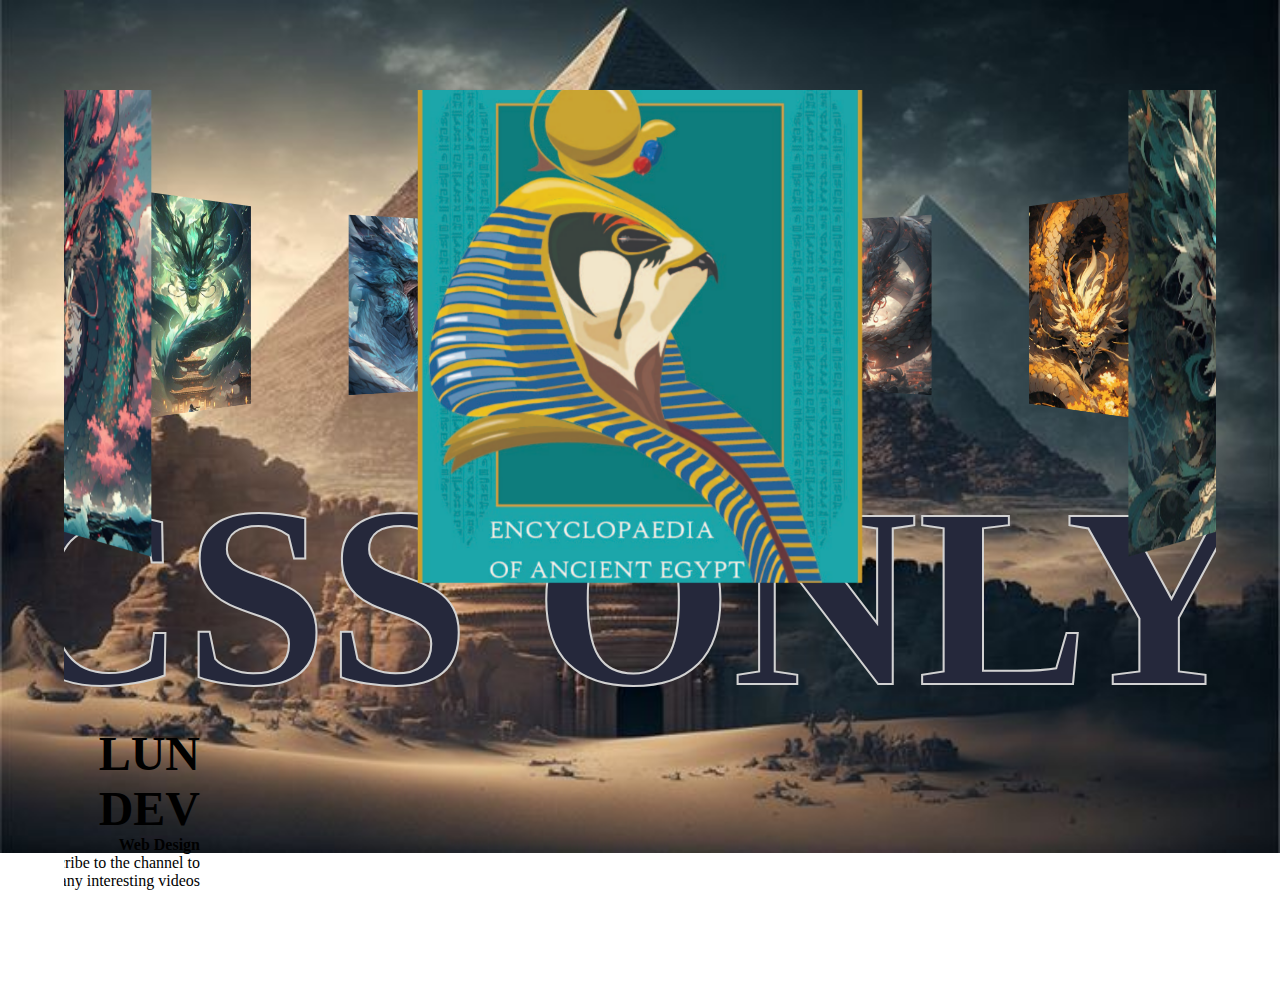
==== index.html @ d7bdcbd4 "The 3d slider works" ====
<!DOCTYPE html>
<html lang="en">
  <head>
    <meta charset="UTF-8" />
    <meta name="viewport" content="width=device-width, initial-scale=1.0" />
    <title>Document</title>
    <style>
      * {
        margin: 0;
        padding: 0;
        box-sizing: border-box;
      }
      body {
        position: absolute;
        width: min(1400px, 90vw);
        top: 10%;
        left: 50%;
        height: 90%;
        transform: translateX(-50%);
        content: "";
        background-image: url(images/background.jpg);
        background-size: 100%;
        background-repeat: no-repeat;
        background-position: top center;
        pointer-events: none;
      }
    </style>
    <link rel="stylesheet" href="main.css" />
  </head>
  <body>
    <div class="banner">
      <div class="slider" style="--quantity: 10">
        <div class="item" style="--position: 1">
          <img src="volume1/volume1-cover.jpg" alt="" />
        </div>
        <div class="item" style="--position: 2">
          <img src="images/dragon_2.jpg" alt="" />
        </div>
        <div class="item" style="--position: 3">
          <img src="images/dragon_3.jpg" alt="" />
        </div>
        <div class="item" style="--position: 4">
          <img src="images/dragon_4.jpg" alt="" />
        </div>
        <div class="item" style="--position: 5">
          <img src="images/dragon_5.jpg" alt="" />
        </div>
        <div class="item" style="--position: 6">
          <img src="images/dragon_6.jpg" alt="" />
        </div>
        <div class="item" style="--position: 7">
          <img src="images/dragon_7.jpg" alt="" />
        </div>
        <div class="item" style="--position: 8">
          <img src="images/dragon_8.jpg" alt="" />
        </div>
        <div class="item" style="--position: 9">
          <img src="images/dragon_9.jpg" alt="" />
        </div>
        <div class="item" style="--position: 10">
          <img src="images/dragon_10.jpg" alt="" />
        </div>
      </div>
      <div class="content">
        <h1 data-content="CSS ONLY">CSS ONLY</h1>
        <div class="author">
          <h2>LUN DEV</h2>
          <p><b>Web Design</b></p>
          <p>Subscribe to the channel to watch many interesting videos</p>
        </div>
        <div class="model"></div>
      </div>
    </div>
  </body>
</html>
---- main.css ----
@import url("https://fonts.cdnfonts.com/css/ica-rubrik-black");
@import url("https://fonts.cdnfonts.com/css/poppins");

.banner {
  width: 100%;
  height: 100vh;
  text-align: center;
  overflow: hidden;
  position: relative;
}
.banner .slider {
  position: absolute;
  width: 200px;
  height: 250px;
  top: 10%;
  left: calc(50% - 100px);
  transform-style: preserve-3d;
  transform: perspective(1000px);
  animation: autoRun 20s linear infinite;
  z-index: 2;
}
@keyframes autoRun {
  from {
    transform: perspective(1000px) rotateX(-16deg) rotateY(0deg);
  }
  to {
    transform: perspective(1000px) rotateX(-16deg) rotateY(360deg);
  }
}

.banner .slider .item {
  position: absolute;
  inset: 0 0 0 0;
  transform: rotateY(
      calc((var(--position) - 1) * (360 / var(--quantity)) * 1deg)
    )
    translateZ(550px);
}
.banner .slider .item img {
  width: 100%;
  height: 100%;
  object-fit: cover;
}
.banner .content {
  position: absolute;
  bottom: 0;
  left: 50%;
  transform: translateX(-50%);
  width: min(1400px, 100vw);
  height: max-content;
  padding-bottom: 100px;
  display: flex;
  flex-wrap: wrap;
  justify-content: space-between;
  align-items: center;
  z-index: 1;
}
.banner .content h1 {
  font-family: "ICA Rubrik";
  font-size: 16em;
  line-height: 1em;
  color: #25283b;
  position: relative;
}
.banner .content h1::after {
  position: absolute;
  inset: 0 0 0 0;
  content: attr(data-content);
  z-index: 2;
  -webkit-text-stroke: 2px #d2d2d2;
  color: transparent;
}
.banner .content .author {
  font-family: Poppins;
  text-align: right;
  max-width: 200px;
}
.banner .content h2 {
  font-size: 3em;
}
.banner .content .model {
  /* background-image: url(images/model.png); */
  width: 100%;
  height: 75vh;
  position: absolute;
  bottom: 0;
  left: 0;
  background-size: auto 130%;
  background-repeat: no-repeat;
  background-position: top center;
  z-index: 1;
}
@media screen and (max-width: 1023px) {
  .banner .slider {
    width: 160px;
    height: 200px;
    left: calc(50% - 80px);
  }
  .banner .slider .item {
    transform: rotateY(
        calc((var(--position) - 1) * (360 / var(--quantity)) * 1deg)
      )
      translateZ(300px);
  }
  .banner .content h1 {
    text-align: center;
    width: 100%;
    text-shadow: 0 10px 20px #000;
    font-size: 7em;
  }
  .banner .content .author {
    color: #fff;
    padding: 20px;
    text-shadow: 0 10px 20px #000;
    z-index: 2;
    max-width: unset;
    width: 100%;
    text-align: center;
    padding: 0 30px;
  }
}
@media screen and (max-width: 767px) {
  .banner .slider {
    width: 100px;
    height: 150px;
    left: calc(50% - 50px);
  }
  .banner .slider .item {
    transform: rotateY(
        calc((var(--position) - 1) * (360 / var(--quantity)) * 1deg)
      )
      translateZ(180px);
  }
  .banner .content h1 {
    font-size: 5em;
  }
}
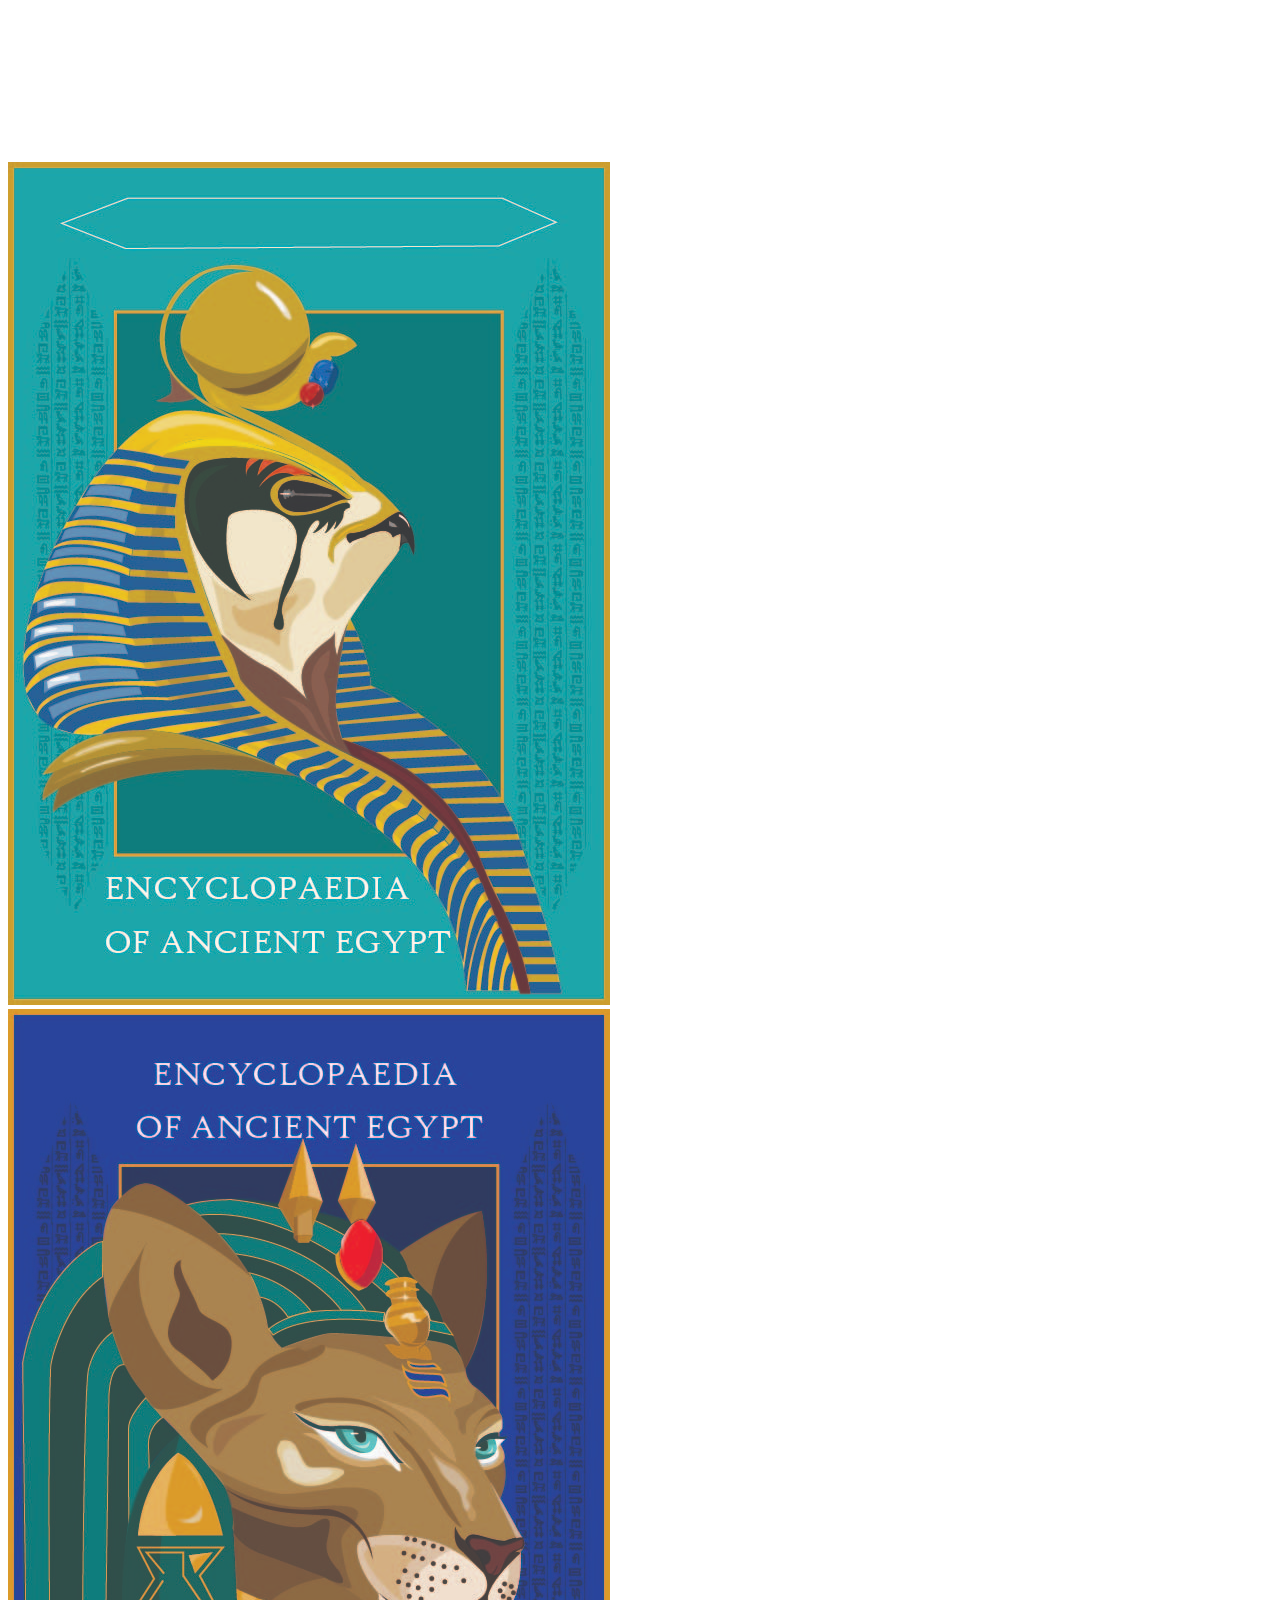
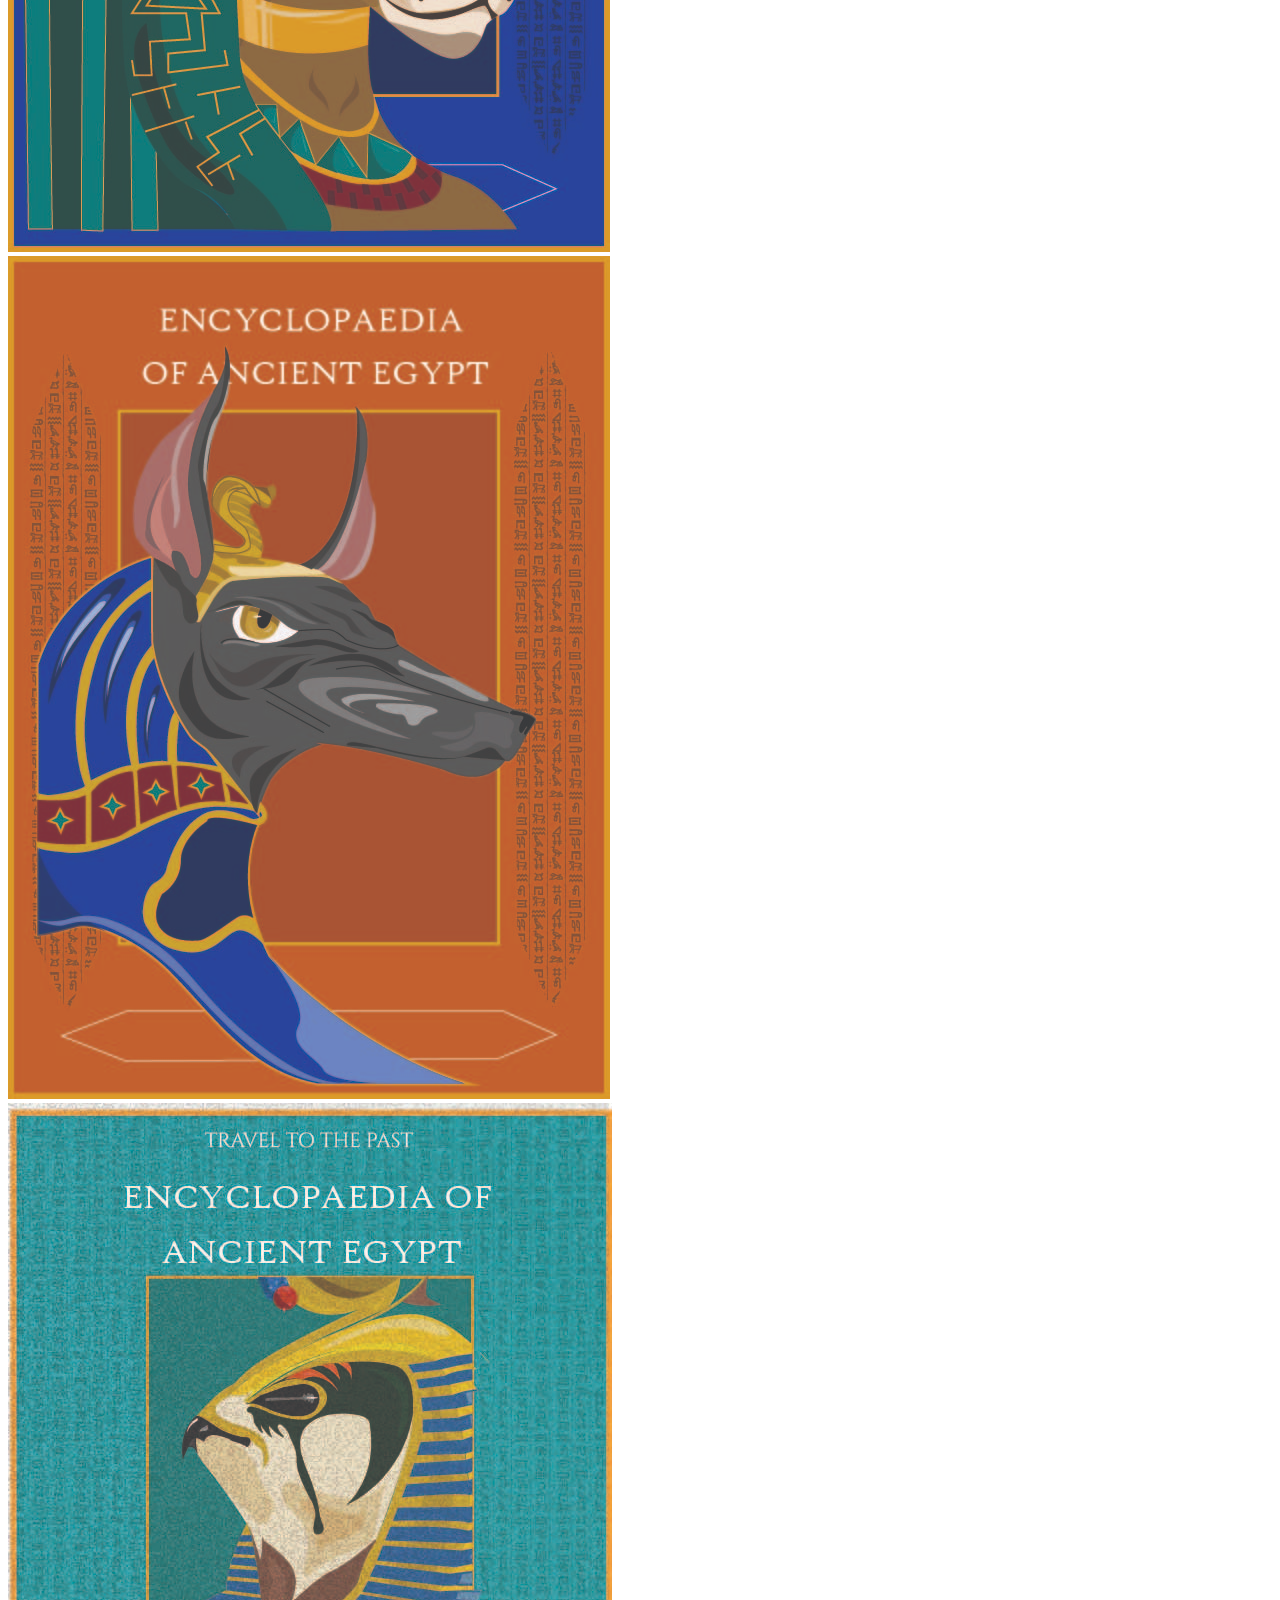
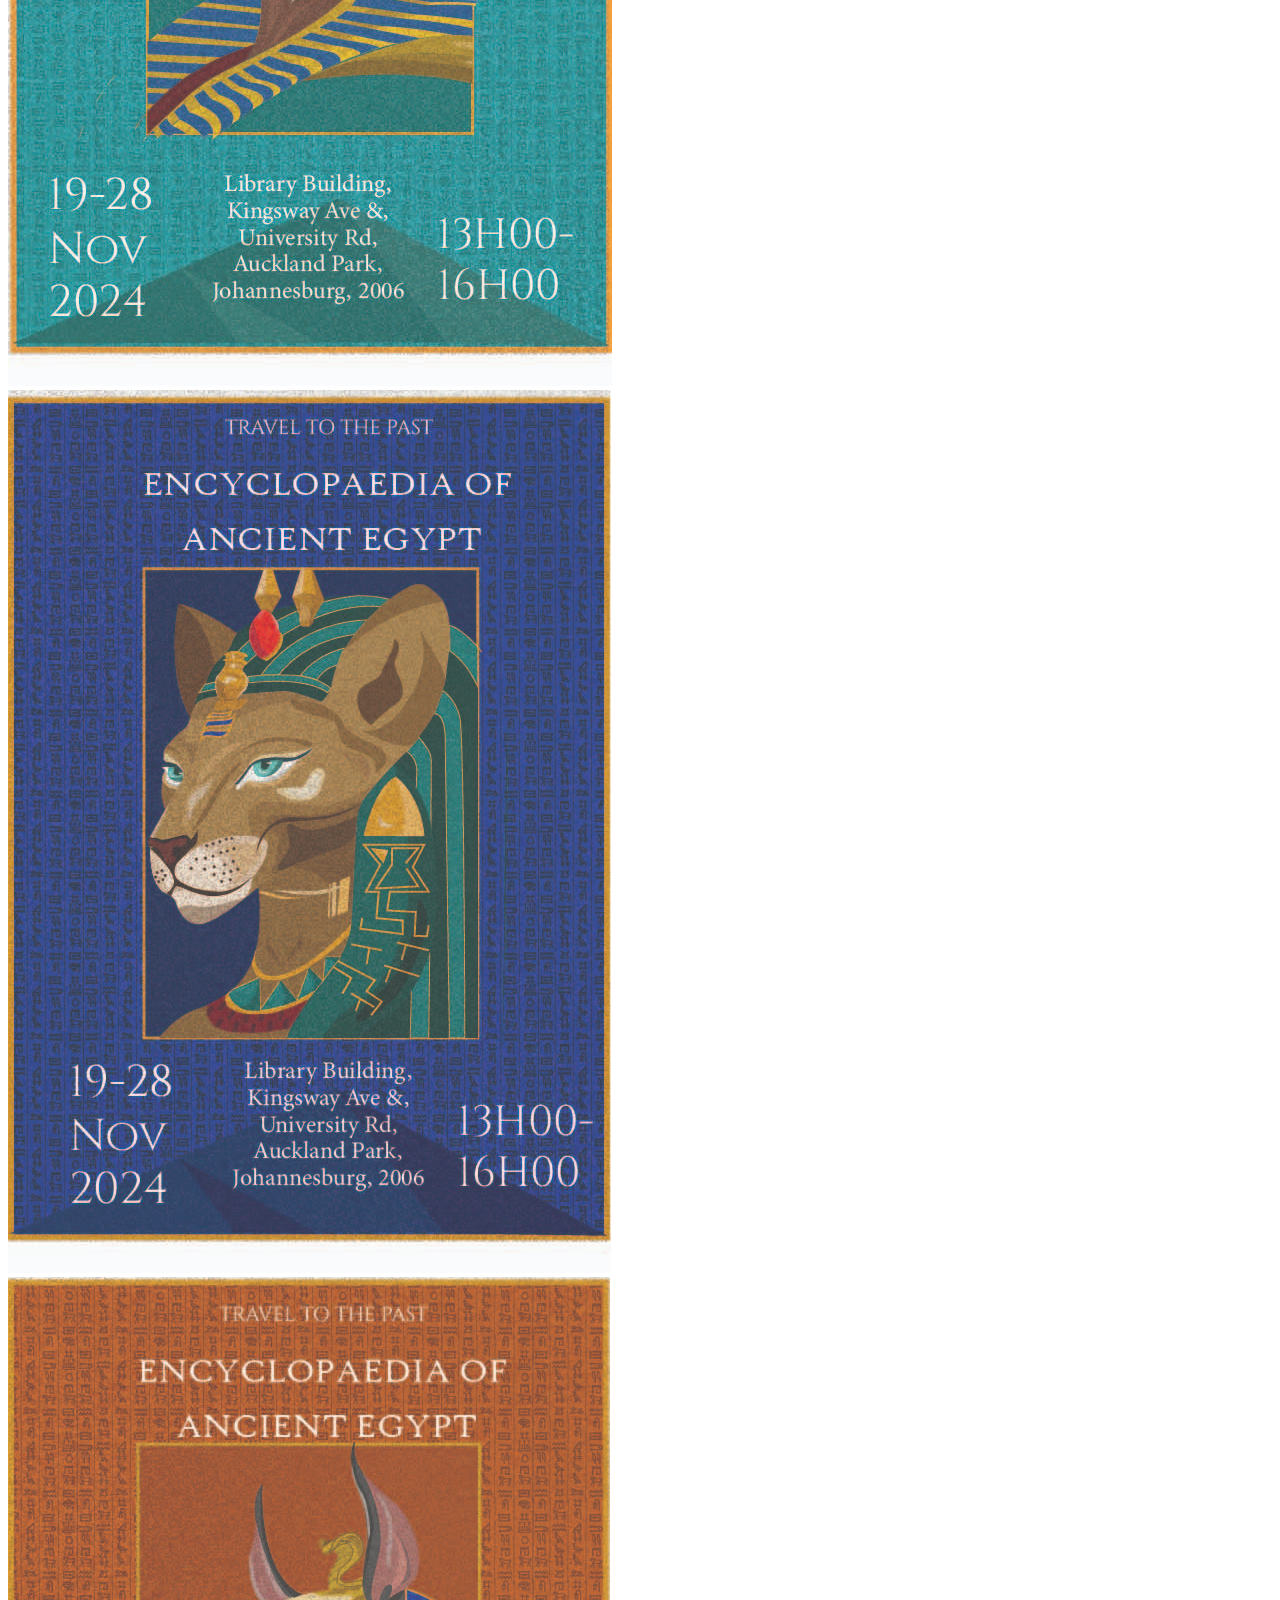
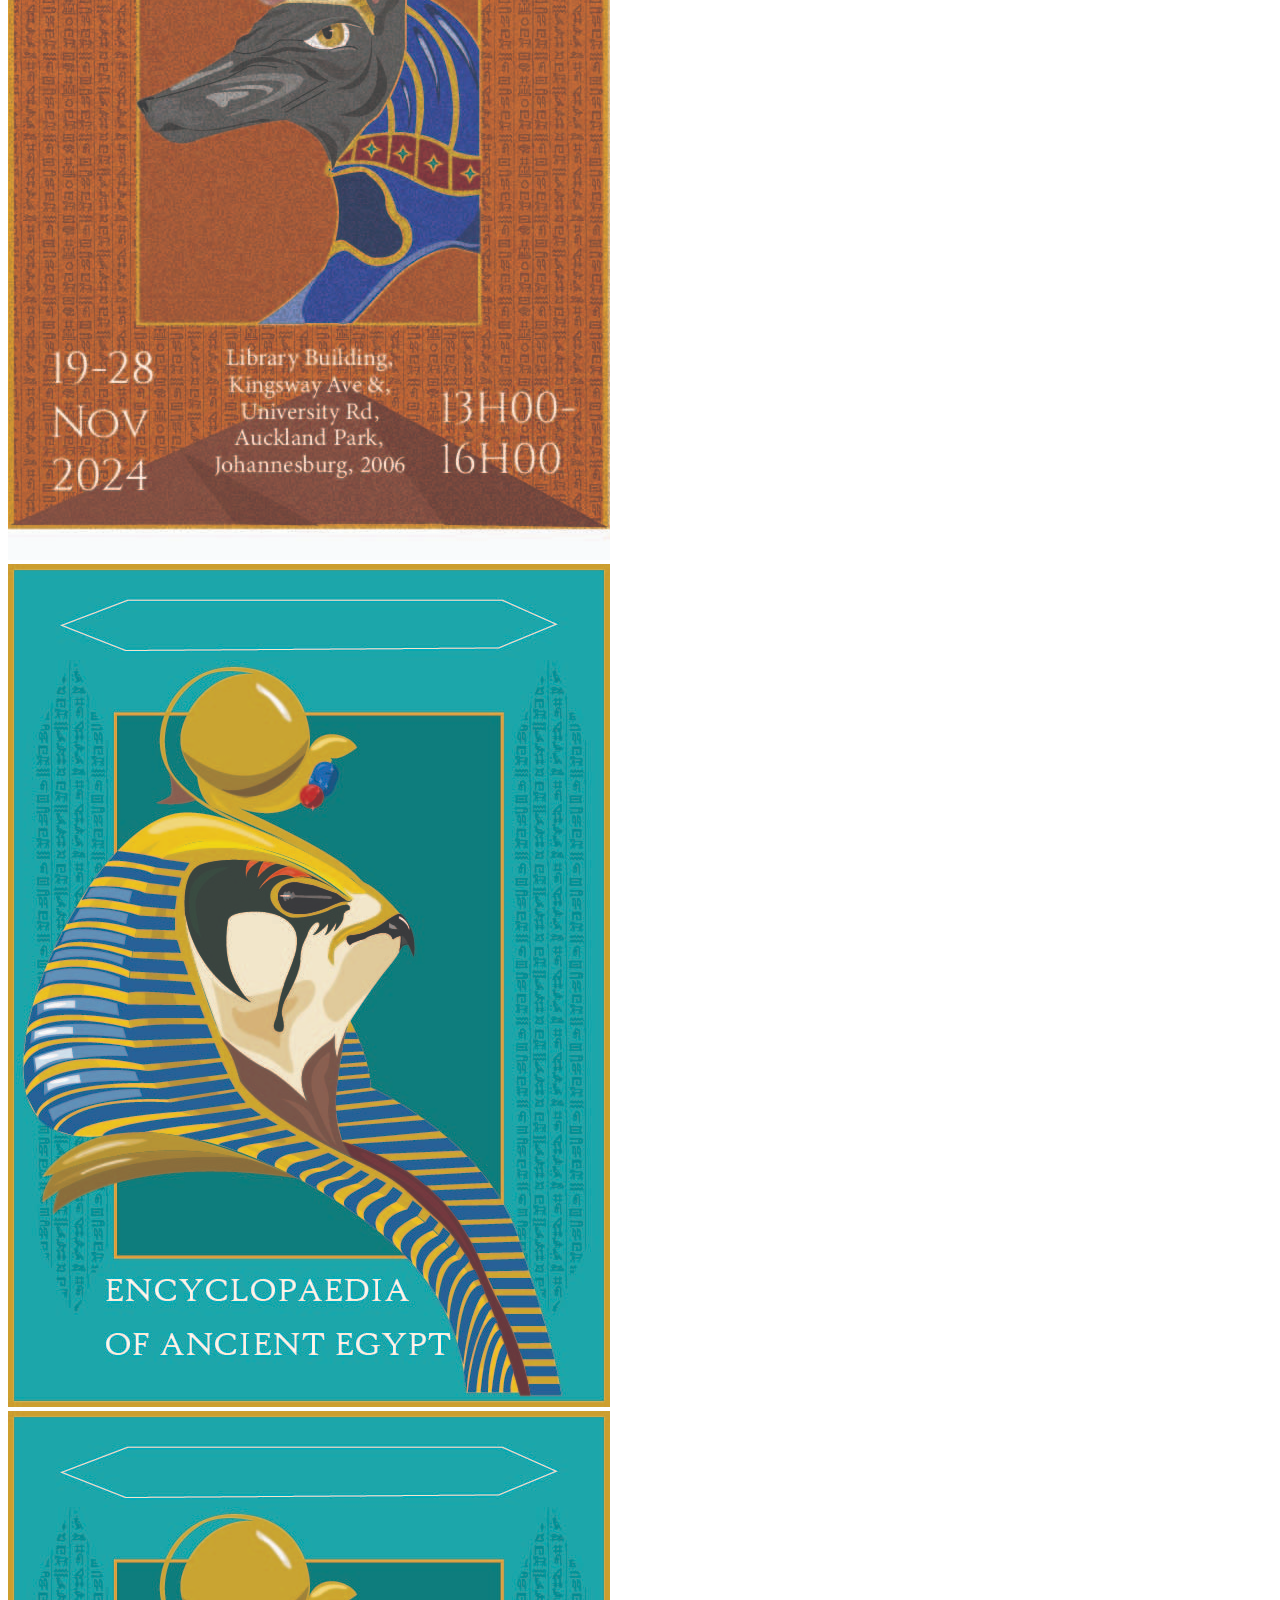
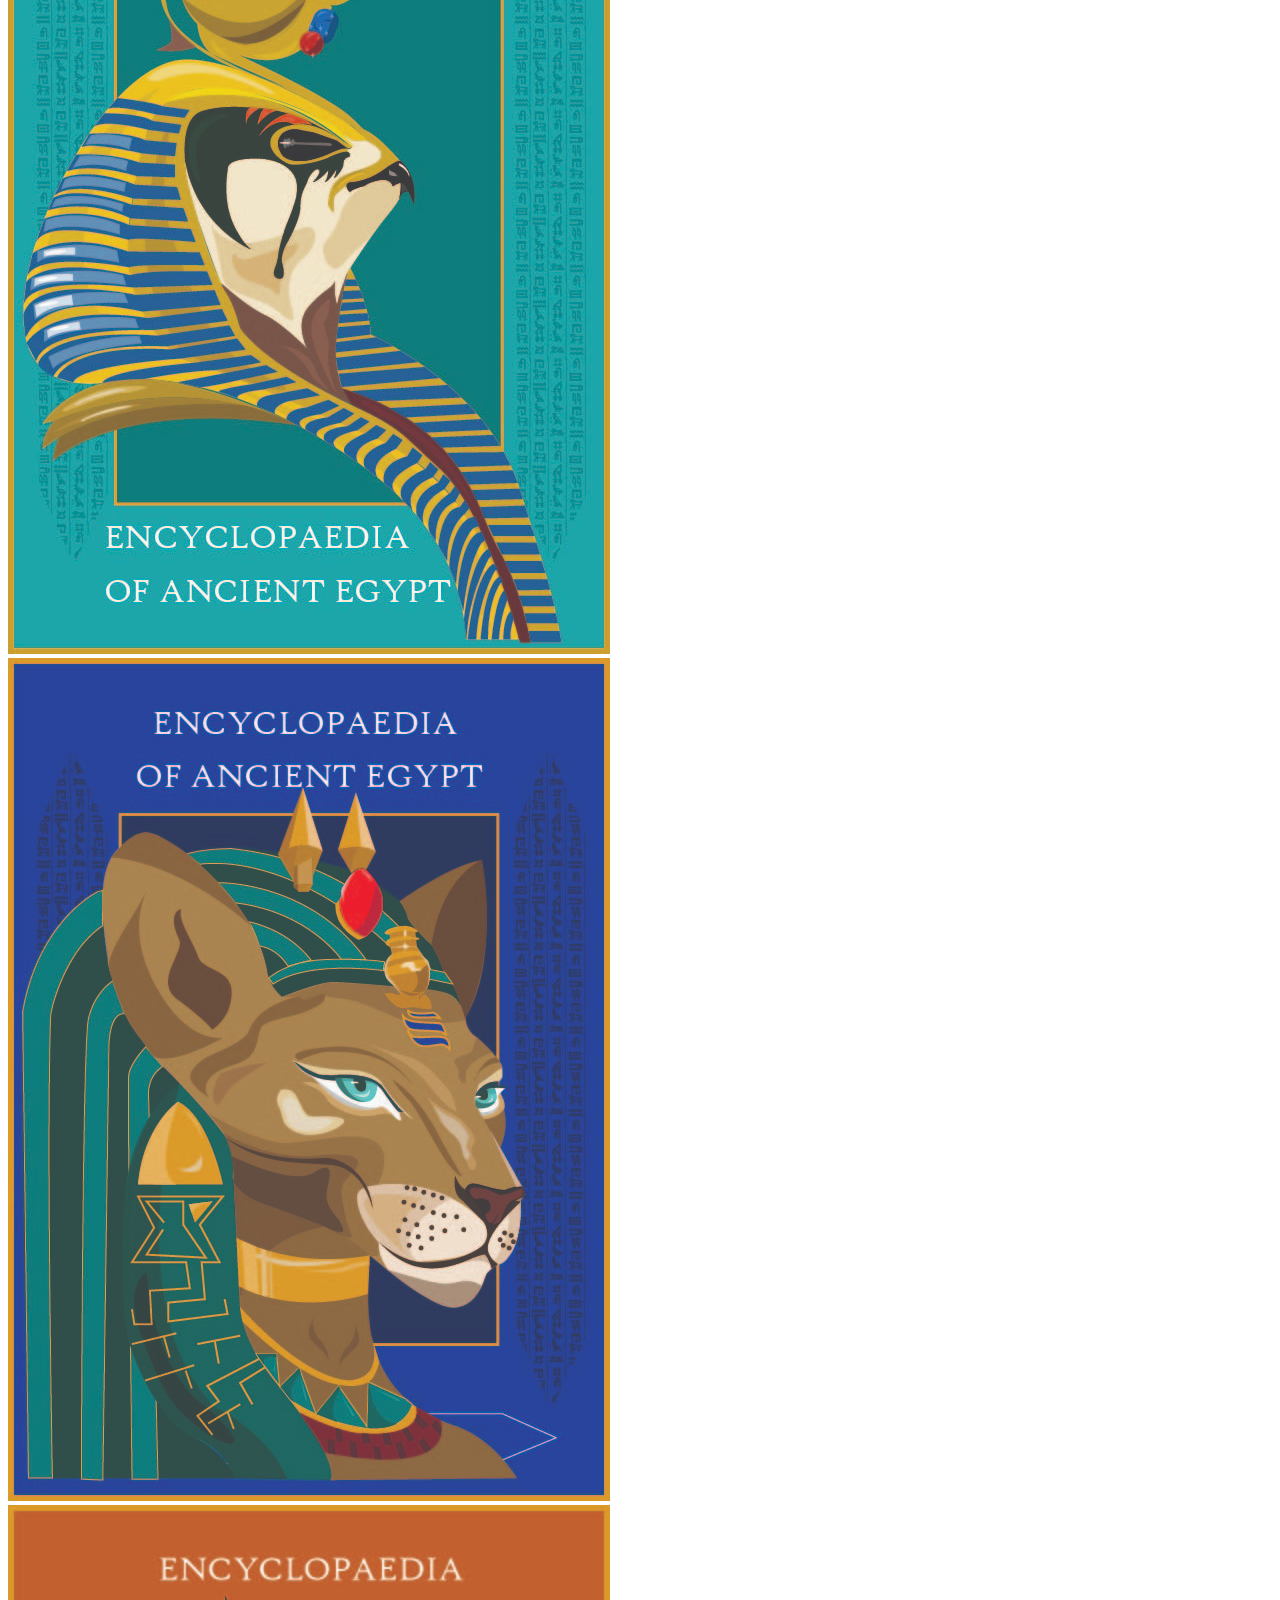
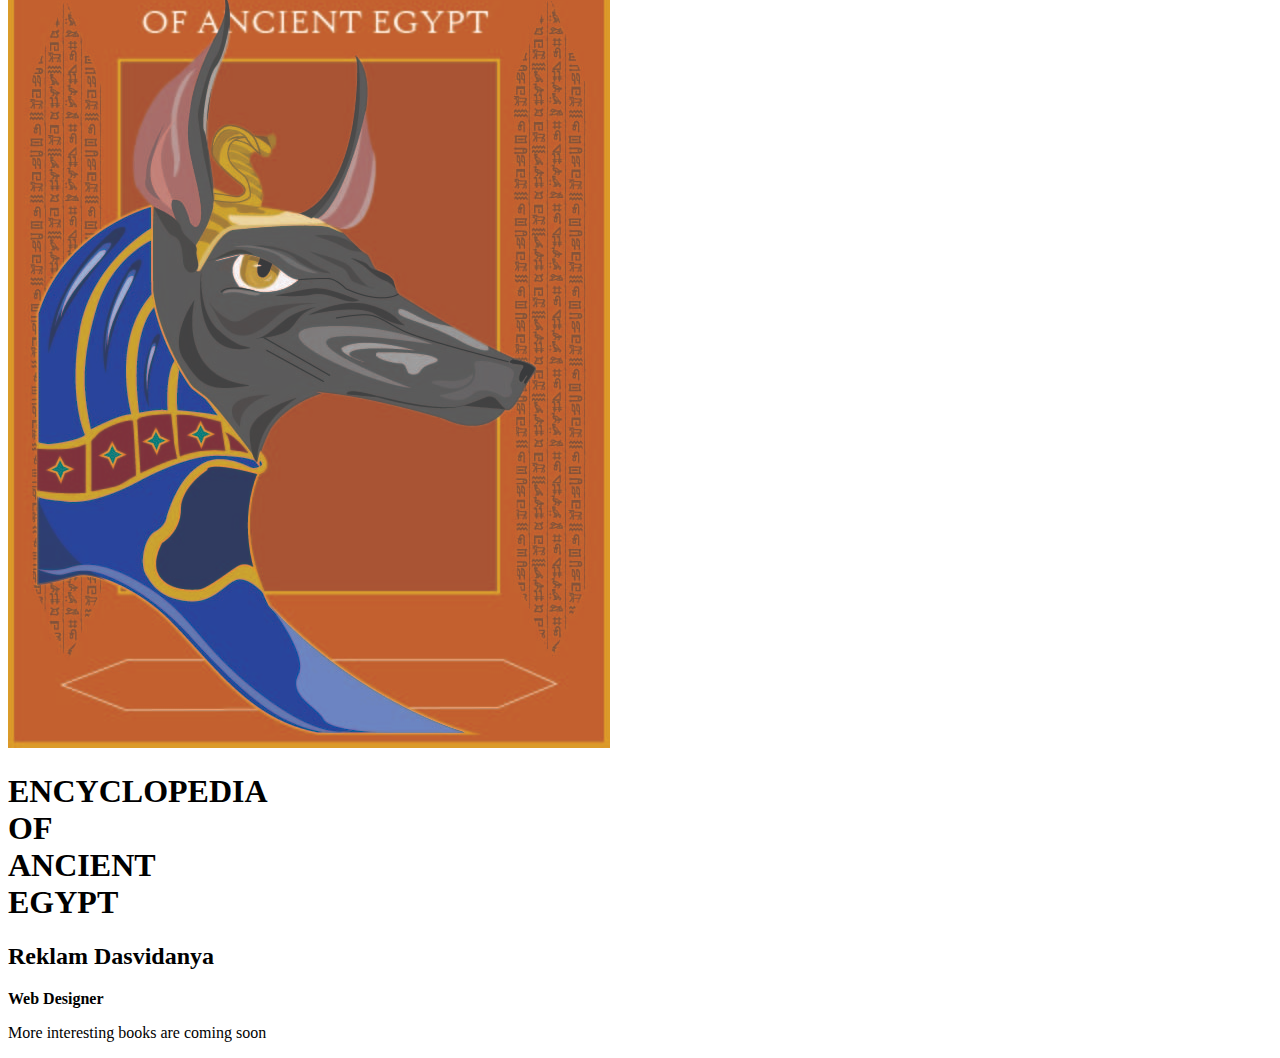
==== commit 296b5304: "dun dun" ====
--- a/index.html
+++ b/index.html
@@ -3,73 +3,64 @@
   <head>
     <meta charset="UTF-8" />
     <meta name="viewport" content="width=device-width, initial-scale=1.0" />
-    <title>Document</title>
-    <style>
-      * {
-        margin: 0;
-        padding: 0;
-        box-sizing: border-box;
-      }
-      body {
-        position: absolute;
-        width: min(1400px, 90vw);
-        top: 10%;
-        left: 50%;
-        height: 90%;
-        transform: translateX(-50%);
-        content: "";
-        background-image: url(images/background.jpg);
-        background-size: 100%;
-        background-repeat: no-repeat;
-        background-position: top center;
-        pointer-events: none;
-      }
-    </style>
-    <link rel="stylesheet" href="main.css" />
+    <title>3D SLIDE</title>
+    <link rel="stylesheet" href="carousel.css" />
   </head>
   <body>
-    <div class="banner">
-      <div class="slider" style="--quantity: 10">
+     <!-- Background Video -->
+     <video autoplay muted loop playsinline class="background-video">
+        <!--
+          <source
+          src="books/vecteezy_egyptian-wall-animated_4729558.mov"
+          type="video/mp4" />
+          -->
+        <source
+          src="images/vecteezy_egyptian-wall-animated_4729558.mp4"
+          type="video/mp4" />
+        
+      </video>
+    <div class="container">
+      <div class="carousel" style="--quantity: 10">
         <div class="item" style="--position: 1">
-          <img src="volume1/volume1-cover.jpg" alt="" />
+          <img src="volume1/volume1-cover.jpg" alt="volume1-cover" />
         </div>
         <div class="item" style="--position: 2">
-          <img src="images/dragon_2.jpg" alt="" />
+          <img src="volume2/cover.jpg" alt="volume2-cover" />
         </div>
         <div class="item" style="--position: 3">
-          <img src="images/dragon_3.jpg" alt="" />
+          <img src="volume3/cover.jpg" alt="volume3-cover" />
         </div>
         <div class="item" style="--position: 4">
-          <img src="images/dragon_4.jpg" alt="" />
+          <img src="posters/poster1.jpg" alt="poster1" />
         </div>
         <div class="item" style="--position: 5">
-          <img src="images/dragon_5.jpg" alt="" />
+          <img src="posters/poster2.jpg" alt="poster2" />
         </div>
         <div class="item" style="--position: 6">
-          <img src="images/dragon_6.jpg" alt="" />
+          <img src="posters/poster3.jpg" alt="poster3" />
         </div>
         <div class="item" style="--position: 7">
-          <img src="images/dragon_7.jpg" alt="" />
+          <img src="volume1/volume1-cover.jpg" alt="volume1-cover" />
         </div>
         <div class="item" style="--position: 8">
-          <img src="images/dragon_8.jpg" alt="" />
+          <img src="volume1/volume1-cover.jpg" alt="volume1-cover" />
         </div>
         <div class="item" style="--position: 9">
-          <img src="images/dragon_9.jpg" alt="" />
+          <img src="volume2/cover.jpg" alt="volume2-cover" />
         </div>
         <div class="item" style="--position: 10">
-          <img src="images/dragon_10.jpg" alt="" />
+          <img src="volume3/cover.jpg" alt="volume3-cover" />
         </div>
       </div>
       <div class="content">
-        <h1 data-content="CSS ONLY">CSS ONLY</h1>
+        <h1>ENCYCLOPEDIA <br> OF <br> ANCIENT <br> EGYPT</h1> 
         <div class="author">
-          <h2>LUN DEV</h2>
-          <p><b>Web Design</b></p>
-          <p>Subscribe to the channel to watch many interesting videos</p>
+          <h2>Reklam Dasvidanya</h2>
+          <p><b>Web Designer</b></p>
+          <p>More interesting books are coming soon</p>
         </div>
+        
         <div class="model"></div>
-      </div>
     </div>
   </body>
 </html>
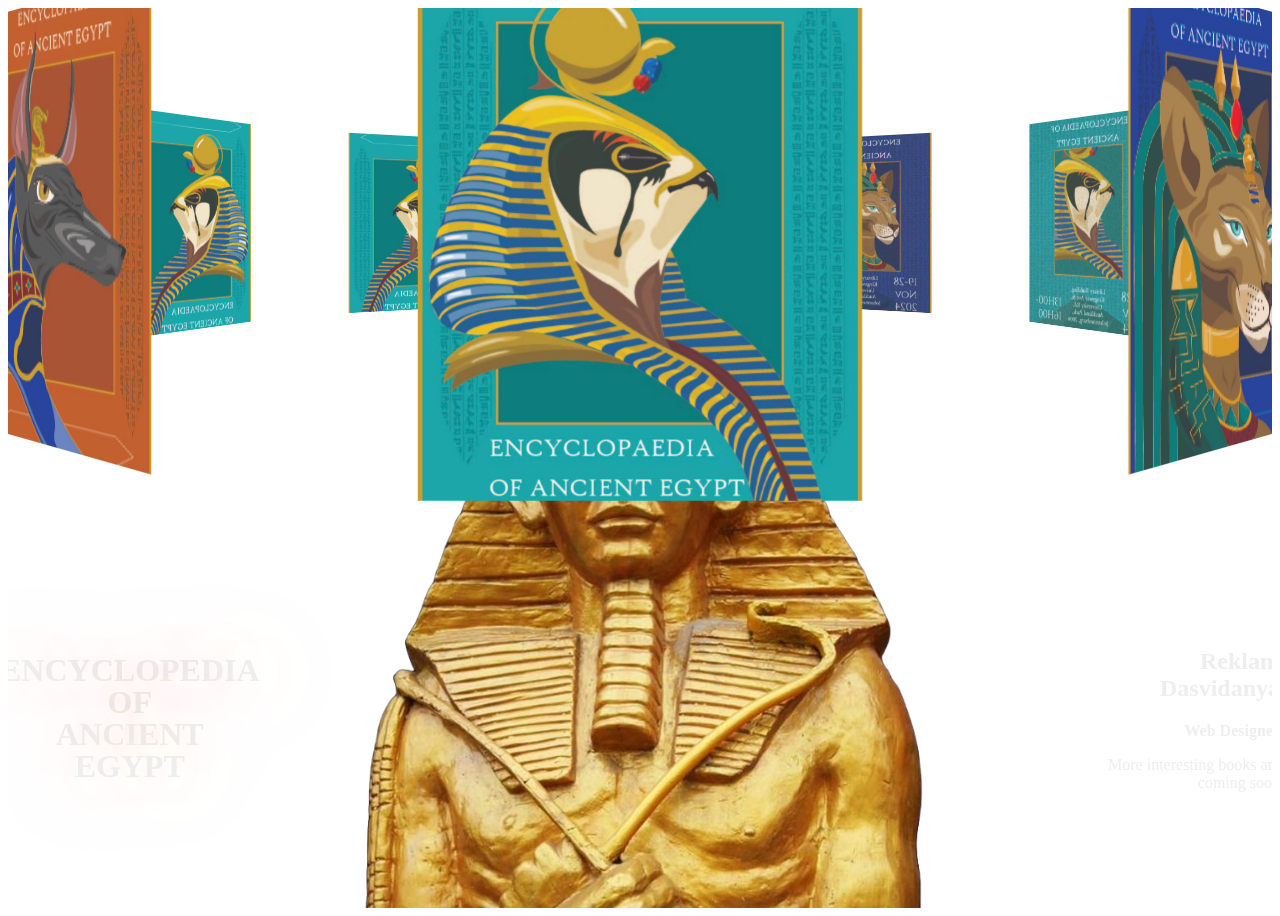
==== commit 9ca6de7a: "dun dun" ====
--- a/index.html
+++ b/index.html
@@ -4,7 +4,7 @@
     <meta charset="UTF-8" />
     <meta name="viewport" content="width=device-width, initial-scale=1.0" />
     <title>3D SLIDE</title>
-    <link rel="stylesheet" href="carousel.css" />
+    <link rel="stylesheet" href="main.css" />
   </head>
   <body>
      <!-- Background Video -->
--- a/main.css
+++ b/main.css
@@ -0,0 +1,138 @@
+@import url("https://fonts.cdnfonts.com/css/ica-rubrik-black");
+@import url("https://fonts.cdnfonts.com/css/poppins");
+
+.background-video {
+  position: fixed;
+  top: 0;
+  left: 0;
+  width: 100%;
+  height: 100%;
+  object-fit: cover;
+  z-index: -1; /* Ensures it stays behind other content */
+}
+
+.container {
+  width: 100%;
+  height: 100vh;
+  text-align: center;
+  overflow: hidden;
+  position: relative;
+}
+
+.container .carousel {
+  position: absolute;
+  width: 200px;
+  height: 250px;
+  top: 10%;
+  left: calc(50% - 100px);
+  transform-style: preserve-3d;
+  transform: perspective(1000px);
+  animation: autoRun 20s linear infinite;
+  z-index: 4; /* Set z-index for carousel */
+}
+
+@keyframes autoRun {
+  from {
+    transform: perspective(1000px) rotateX(-16deg) rotateY(0deg);
+  }
+  to {
+    transform: perspective(1000px) rotateX(-16deg) rotateY(360deg);
+  }
+}
+
+.container .carousel .item {
+  position: absolute;
+  inset: 0 0 0 0;
+  transform: rotateY(
+      calc((var(--position) - 1) * (360 / var(--quantity)) * 1deg)
+    )
+    translateZ(550px);
+}
+
+.container .carousel .item img {
+  width: 100%;
+  height: 100%;
+  object-fit: cover;
+}
+
+.container .content {
+  position: absolute;
+  bottom: 0;
+  left: 50%;
+  transform: translateX(-50%);
+  width: min(1400px, 100vw);
+  height: max-content;
+  padding-bottom: 100px;
+  display: flex;
+  flex-wrap: wrap;
+  justify-content: space-between;
+  align-items: center;
+  z-index: 1; /* Ensure content with h1 is on top of carousel */
+}
+
+.container .content h1 {
+  font-family: "ICA Rubrik";
+  font-size: 2em;
+  line-height: 1em;
+  color: #eee;
+  position: relative;
+  z-index: 2;
+  text-shadow: 0 0 80px rgba(255, 215, 0, 0.5); /* Golden glow behind text */
+}
+
+/* Add a pseudo-element for additional glow effect */
+.container .content h1::before {
+  content: attr(data-content);
+  position: absolute;
+  left: 0;
+  top: 0;
+  z-index: -1;
+  color: rgba(255, 215, 0, 0.3); /* Golden color with transparency */
+  filter: blur(40px);
+  -webkit-filter: blur(40px);
+  text-shadow: 0 0 100px rgba(255, 215, 0, 0.8);
+}
+
+.container .content h1::after {
+  position: absolute;
+  inset: 0 0 0 0;
+  content: attr(data-content);
+  z-index: 2;
+  -webkit-text-stroke: 2px #d2d2d2;
+  -moz-text-stroke: 2px #d2d2d2;
+  color: transparent;
+}
+
+.container .content .author {
+  font-family: Poppins;
+  text-align: right;
+  max-width: 200px;
+  color: #eee;
+}
+
+.glow-effect {
+  position: absolute;
+  top: 50%;
+  left: 50%;
+  transform: translate(-50%, -50%);
+  width: 12rem;
+  height: 12rem;
+  background-color: rgb(254, 243, 199);
+  border-radius: 50%;
+  filter: blur(24px);
+  opacity: 0.5;
+  z-index: -1;
+}
+
+.container .content .model {
+  background-image: url(images/file.png);
+  width: 100%;
+  height: 75vh;
+  position: absolute;
+  bottom: 0;
+  left: 0;
+  background-size: auto 130%;
+  background-repeat: no-repeat;
+  background-position: top center;
+  z-index: 0; /* Model image behind content */
+}
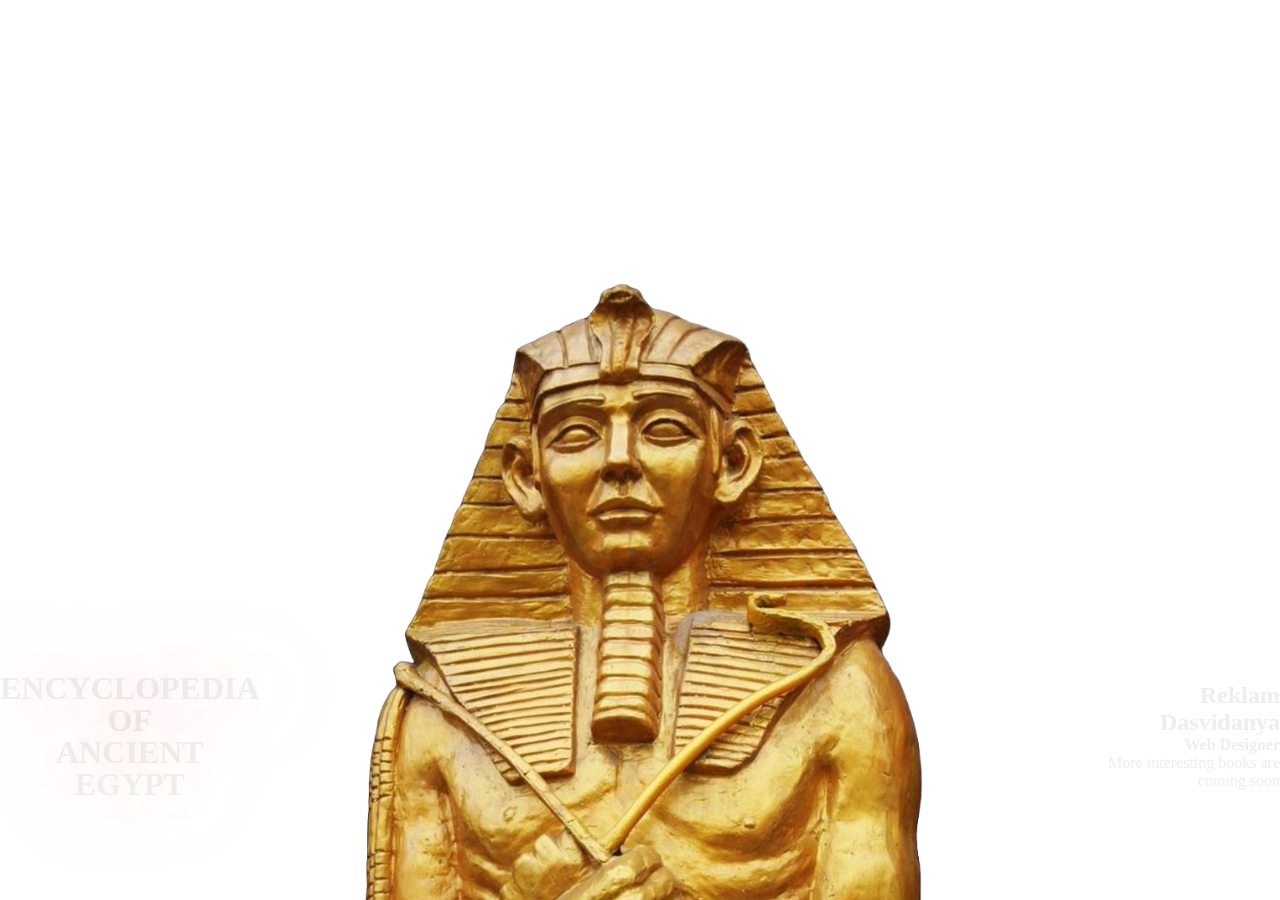
==== commit 5254f30e: "lets fix the posters" ====
--- a/index.html
+++ b/index.html
@@ -22,13 +22,13 @@
     <div class="container">
       <div class="carousel" style="--quantity: 10">
         <div class="item" style="--position: 1">
-          <img src="volume1/volume1-cover.jpg" alt="volume1-cover" />
+          <a href="volume1.html"><img src="volume1/volume1-cover.jpg" alt="volume1-cover" /></a>
         </div>
         <div class="item" style="--position: 2">
-          <img src="volume2/cover.jpg" alt="volume2-cover" />
+          <a href="volume2.html"><img src="volume2/cover.jpg" alt="volume2-cover" /></a>
         </div>
         <div class="item" style="--position: 3">
-          <img src="volume3/cover.jpg" alt="volume3-cover" />
+          <a href="volume3.html"><img src="volume3/cover.jpg" alt="volume3-cover" /></a>
         </div>
         <div class="item" style="--position: 4">
           <img src="posters/poster1.jpg" alt="poster1" />
--- a/main.css
+++ b/main.css
@@ -1,6 +1,11 @@
 @import url("https://fonts.cdnfonts.com/css/ica-rubrik-black");
 @import url("https://fonts.cdnfonts.com/css/poppins");
 
+* {
+  margin: 0;
+  padding: 0;
+  box-sizing: border-box;
+}
 .background-video {
   position: fixed;
   top: 0;
@@ -21,8 +26,8 @@
 
 .container .carousel {
   position: absolute;
-  width: 200px;
-  height: 250px;
+  width: 214px;
+  height: 300px;
   top: 10%;
   left: calc(50% - 100px);
   transform-style: preserve-3d;
@@ -47,6 +52,54 @@
       calc((var(--position) - 1) * (360 / var(--quantity)) * 1deg)
     )
     translateZ(550px);
+  animation: fadeInItem 1s ease-out forwards; /* Fade-in for each carousel item */
+  opacity: 0; /* Initial state for fade-in */
+}
+
+@keyframes fadeInItem {
+  to {
+    opacity: 1;
+  }
+}
+
+.container .carousel .item:nth-child(1) {
+  animation-delay: 0s;
+}
+
+.container .carousel .item:nth-child(2) {
+  animation-delay: 0.3s;
+}
+
+.container .carousel .item:nth-child(3) {
+  animation-delay: 0.6s;
+}
+
+.container .carousel .item:nth-child(4) {
+  animation-delay: 0.9s;
+}
+
+.container .carousel .item:nth-child(5) {
+  animation-delay: 1.2s;
+}
+
+.container .carousel .item:nth-child(6) {
+  animation-delay: 1.8s;
+}
+
+.container .carousel .item:nth-child(7) {
+  animation-delay: 2.1s;
+}
+
+.container .carousel .item:nth-child(8) {
+  animation-delay: 2.4s;
+}
+
+.container .carousel .item:nth-child(9) {
+  animation-delay: 2.7s;
+}
+
+.container .carousel .item:nth-child(10) {
+  animation-delay: 3s;
 }
 
 .container .carousel .item img {
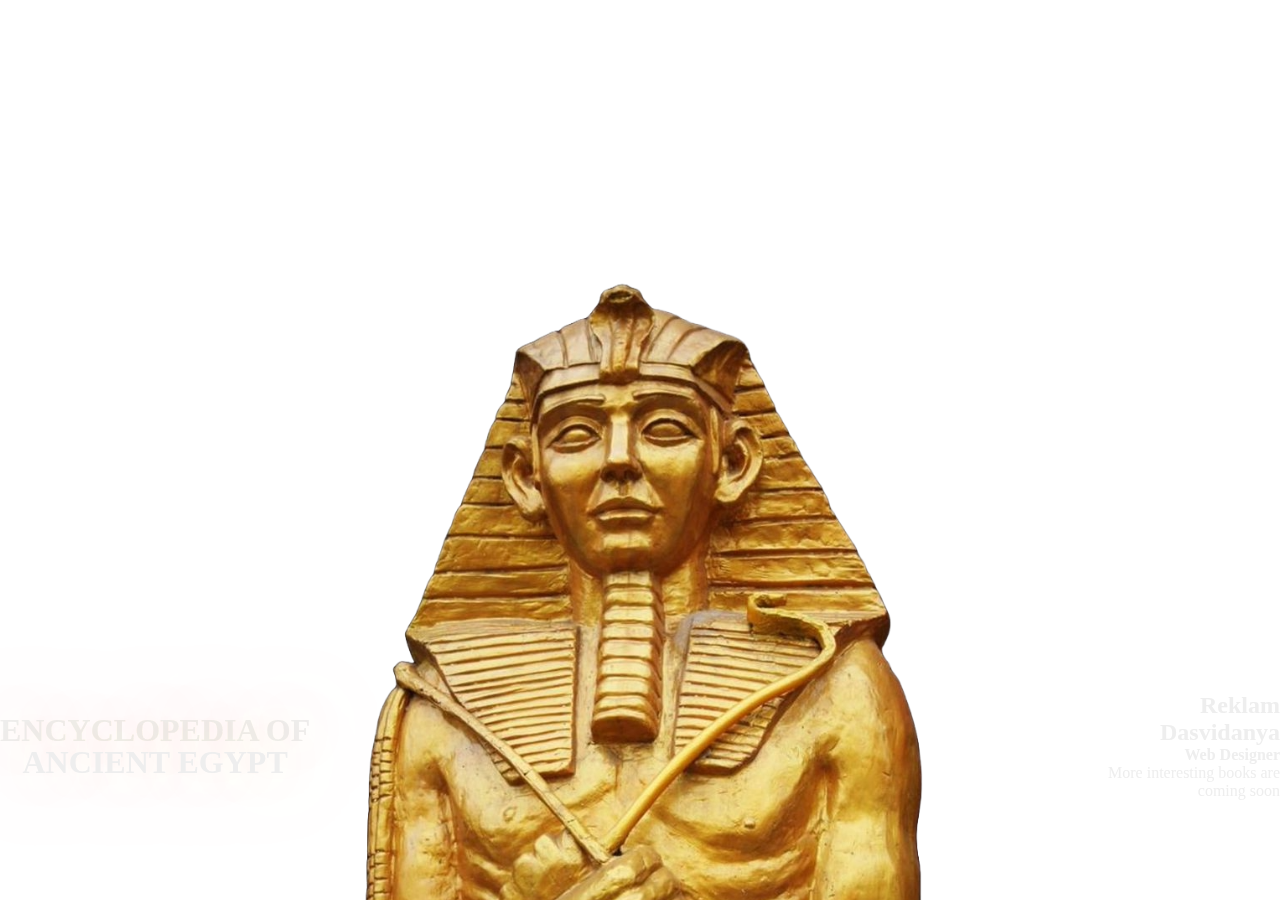
==== commit d19c2e4c: "no orphans" ====
--- a/index.html
+++ b/index.html
@@ -31,29 +31,29 @@
           <a href="volume3.html"><img src="volume3/cover.jpg" alt="volume3-cover" /></a>
         </div>
         <div class="item" style="--position: 4">
-          <img src="posters/poster1.jpg" alt="poster1" />
+          <a href="poster.html"><img src="posters/poster1.jpg" alt="poster1" /></a>
         </div>
         <div class="item" style="--position: 5">
-          <img src="posters/poster2.jpg" alt="poster2" />
+          <a href="poster2.html"><img src="posters/poster2.jpg" alt="poster2" /></a>
         </div>
         <div class="item" style="--position: 6">
-          <img src="posters/poster3.jpg" alt="poster3" />
+          <a href="poster3.html"><img src="posters/poster3.jpg" alt="poster3" /></a>
         </div>
         <div class="item" style="--position: 7">
-          <img src="volume1/volume1-cover.jpg" alt="volume1-cover" />
+          <a href="throneroom.html"><img src="books/throne.jpg" alt="volume1-cover" /></a>
         </div>
         <div class="item" style="--position: 8">
-          <img src="volume1/volume1-cover.jpg" alt="volume1-cover" />
+          <a href="volume1.html"><img src="volume1/volume1-cover.jpg" alt="volume1-cover" /></a>
         </div>
         <div class="item" style="--position: 9">
-          <img src="volume2/cover.jpg" alt="volume2-cover" />
+          <a href="volume2.html"><img src="volume2/cover.jpg" alt="volume2-cover" /></a>
         </div>
         <div class="item" style="--position: 10">
-          <img src="volume3/cover.jpg" alt="volume3-cover" />
+          <a href="volume3.html"><img src="volume3/cover.jpg" alt="volume3-cover" /></a>
         </div>
       </div>
       <div class="content">
-        <h1>ENCYCLOPEDIA <br> OF <br> ANCIENT <br> EGYPT</h1> 
+        <h1>ENCYCLOPEDIA OF <br>ANCIENT EGYPT</h1> 
         <div class="author">
           <h2>Reklam Dasvidanya</h2>
           <p><b>Web Designer</b></p>
--- a/main.css
+++ b/main.css
@@ -32,7 +32,7 @@
   left: calc(50% - 100px);
   transform-style: preserve-3d;
   transform: perspective(1000px);
-  animation: autoRun 20s linear infinite;
+  animation: autoRun 30s linear infinite;
   z-index: 4; /* Set z-index for carousel */
 }
 
@@ -54,6 +54,11 @@
     translateZ(550px);
   animation: fadeInItem 1s ease-out forwards; /* Fade-in for each carousel item */
   opacity: 0; /* Initial state for fade-in */
+  filter: saturate(0);
+}
+.container .carousel .item:hover {
+  filter: saturate(1);
+  transition: 0.5s ease-in;
 }
 
 @keyframes fadeInItem {
